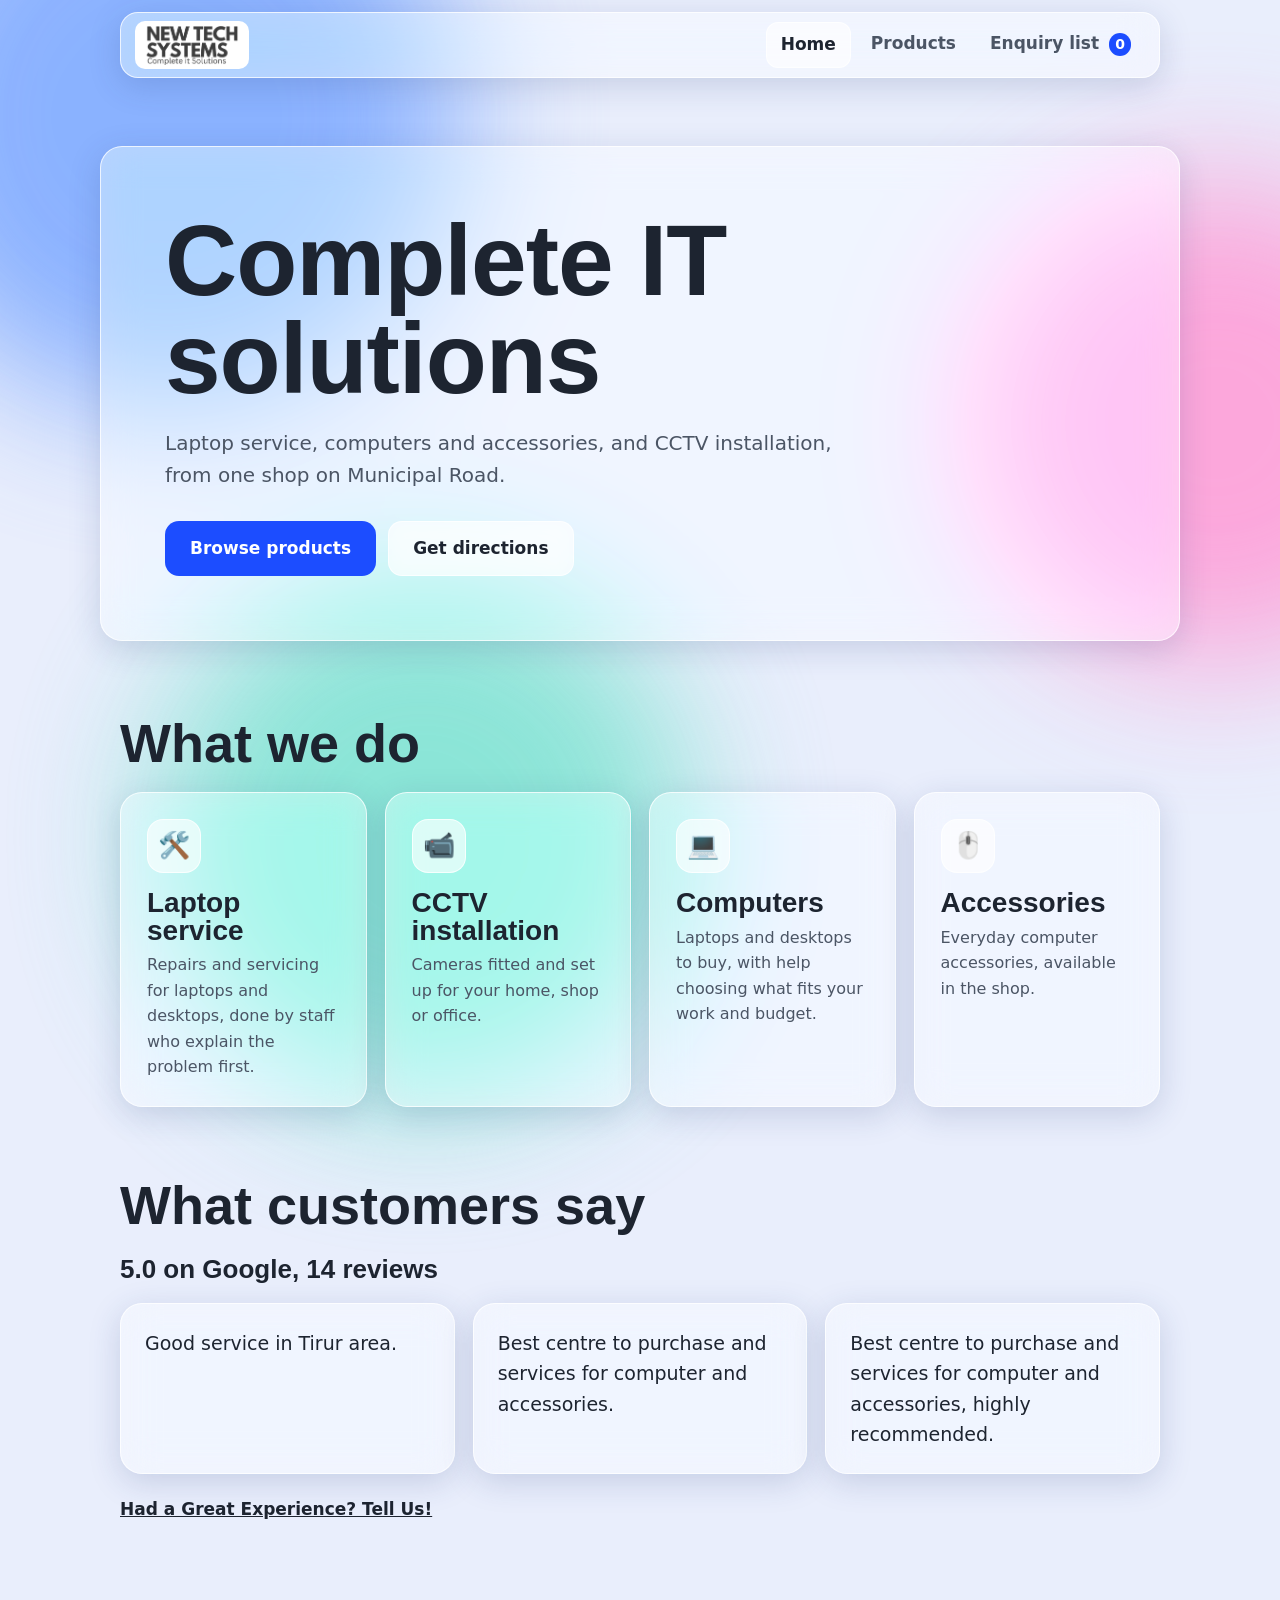
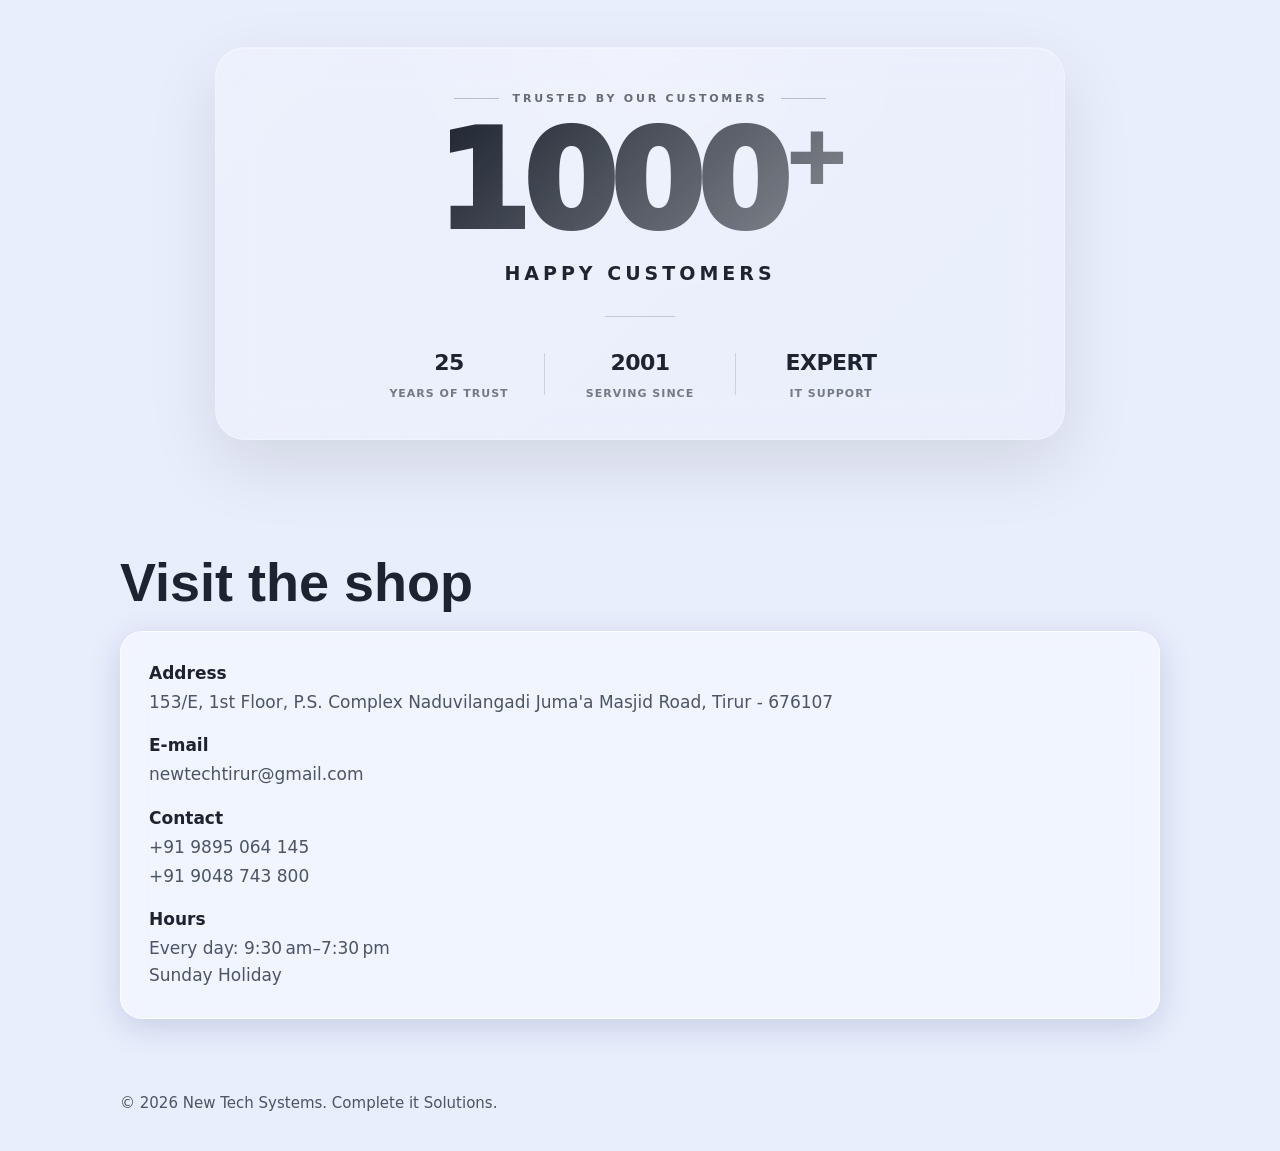
==== index.html @ b93866c8 "Add files via upload" ====
<!DOCTYPE html>
<html lang="en"><head><meta charset="utf-8">
<meta name="viewport" content="width=device-width, initial-scale=1, viewport-fit=cover">
<title>New Tech</title>
<link rel="icon" type="image/png" href="images/NEW_TECH_SYSTEMS-removebg-BLACK.png">
<meta name="description" content="Laptops, CCTV cameras, printers, accessories and computer service in Tirur, Kerala.">
<link rel="stylesheet" href="style.css">
</head><body>
<div class="blob a"></div><div class="blob b"></div><div class="blob c"></div>
<header><div class="w"><div class="glass">
<a class="logo" href="index.html" aria-label="New Tech Systems home"><img src="[data-uri]" alt="New Tech Systems – Complete it Solutions"></a>
<nav aria-label="Main"><a href="index.html" id="nHome" aria-current="page">Home</a><a href="products.html" id="nProd">Products</a><a href="products.html#enquiry" id="nCart">Enquiry list <span class="badge" id="cnt">0</span></a></nav>
</div></div></header>
<main>
<div id="home">
<div class="w hero"><div class="glass">
<h1>Complete IT<br>solutions</h1>
<p>Laptop service, computers and accessories, and CCTV installation, from one shop on Municipal Road.</p>
<div class="row"><a class="btn p" href="products.html">Browse products</a><a class="btn" href="https://www.google.com/maps/search/?api=1&query=New+Tech+Systems+Tirur" target="_blank" rel="noopener">Get directions</a></div>
</div></div>
<section><div class="w"><h2>What we do</h2>
<div class="grid">
<div class="glass card"><div class="ico">🛠️</div><h3>Laptop service</h3><p>Repairs and servicing for laptops and desktops, done by staff who explain the problem first.</p></div>
<div class="glass card"><div class="ico">📹</div><h3>CCTV installation</h3><p>Cameras fitted and set up for your home, shop or office.</p></div>
<div class="glass card"><div class="ico">💻</div><h3>Computers</h3><p>Laptops and desktops to buy, with help choosing what fits your work and budget.</p></div>
<div class="glass card"><div class="ico">🖱️</div><h3>Accessories</h3><p>Everyday computer accessories, available in the shop.</p></div>
</div></div></section>
<section><div class="w"><h2>What customers say</h2>
<div class="score">5.0 on Google, 14 reviews</div>
<div class="grid">
<blockquote class="glass">Good service in Tirur area.</blockquote>
<blockquote class="glass">Best centre to purchase and services for computer and accessories.</blockquote>
<blockquote class="glass">Best centre to purchase and services for computer and accessories, highly recommended.</blockquote>
</div>
<p style="margin-top:22px"><a href="https://g.page/r/CcUR3PvWER5MEAE/review" target="_blank" rel="noopener" style="font-weight:600">Had a Great Experience? Tell Us!</a></p></div></section>
<section class="trust-section">
  <div class="trust-card">

    <div class="trust-top">
      <span class="trust-line"></span>
      <span class="trust-mini">TRUSTED BY OUR CUSTOMERS</span>
      <span class="trust-line"></span>
    </div>

    <div class="customer-count">
      1000<span>+</span>
    </div>

    <div class="customer-label">
      HAPPY CUSTOMERS
    </div>

    <div class="trust-divider"></div>

    <div class="trust-bottom">
      <div class="trust-item">
        <strong>25</strong>
        <span>Years of Trust</span>
      </div>

      <div class="trust-separator"></div>

      <div class="trust-item">
        <strong>2001</strong>
        <span>Serving Since</span>
      </div>

      <div class="trust-separator"></div>

      <div class="trust-item">
        <strong>EXPERT</strong>
        <span>IT SUPPORT</span>
      </div>
    </div>

  </div>
</section>

<style>
/* ================================
   PREMIUM TRUST SECTION
================================ */

.trust-section {
  padding: 70px 20px 80px;
  text-align: center;
  position: relative;
}

.trust-card {
  position: relative;
  max-width: 850px;
  margin: 0 auto;
  padding: 42px 35px 36px;

  border: 1px solid rgba(255,255,255,0.25);
  border-radius: 30px;

  background:
    linear-gradient(
      135deg,
      rgba(255,255,255,0.18),
      rgba(255,255,255,0.06)
    );

  backdrop-filter: blur(22px);
  -webkit-backdrop-filter: blur(22px);

  box-shadow:
    0 25px 70px rgba(0,0,0,0.10),
    inset 0 1px 0 rgba(255,255,255,0.35);

  overflow: hidden;
}

/* Soft glow */
.trust-card::before {
  content: "";
  position: absolute;
  width: 280px;
  height: 280px;
  top: -150px;
  left: 50%;
  transform: translateX(-50%);

  background: rgba(255,255,255,0.20);
  filter: blur(70px);
  border-radius: 50%;

  pointer-events: none;
}

/* Top label */
.trust-top {
  position: relative;
  display: flex;
  align-items: center;
  justify-content: center;
  gap: 14px;

  margin-bottom: 15px;
}

.trust-mini {
  font-size: 11px;
  font-weight: 800;
  letter-spacing: 2.8px;
  opacity: 0.65;
  white-space: nowrap;
}

.trust-line {
  width: 45px;
  height: 1px;
  background: currentColor;
  opacity: 0.25;
}

/* Main number */
.customer-count {
  position: relative;

  font-size: clamp(75px, 13vw, 135px);
  line-height: 0.9;

  font-weight: 950;
  letter-spacing: -7px;

  background: linear-gradient(
    135deg,
    currentColor 20%,
    rgba(120,120,120,0.55)
  );

  -webkit-background-clip: text;
  background-clip: text;
  -webkit-text-fill-color: transparent;
}

.customer-count span {
  font-size: 0.58em;
  vertical-align: top;
  letter-spacing: -3px;
}

/* Happy customers */
.customer-label {
  margin-top: 14px;

  font-size: clamp(15px, 2vw, 19px);
  font-weight: 850;
  letter-spacing: 4px;
}

/* Divider */
.trust-divider {
  width: 70px;
  height: 1px;
  margin: 28px auto;

  background: currentColor;
  opacity: 0.18;
}

/* Bottom statistics */
.trust-bottom {
  display: flex;
  justify-content: center;
  align-items: center;
  gap: 35px;
}

.trust-item {
  display: flex;
  flex-direction: column;
  gap: 5px;
  min-width: 120px;
}

.trust-item strong {
  font-size: 22px;
  font-weight: 850;
  letter-spacing: -0.5px;
}

.trust-item span {
  font-size: 11px;
  font-weight: 600;
  letter-spacing: 1px;
  opacity: 0.58;
  text-transform: uppercase;
}

.trust-separator {
  width: 1px;
  height: 42px;
  background: currentColor;
  opacity: 0.15;
}

/* Mobile */
@media (max-width: 600px) {

  .trust-section {
    padding: 45px 15px 55px;
  }

  .trust-card {
    padding: 32px 18px 28px;
    border-radius: 24px;
  }

  .trust-mini {
    font-size: 9px;
    letter-spacing: 2px;
  }

  .trust-line {
    width: 25px;
  }

  .customer-count {
    font-size: clamp(70px, 22vw, 105px);
    letter-spacing: -5px;
  }

  .customer-label {
    font-size: 13px;
    letter-spacing: 3px;
  }

  .trust-bottom {
    gap: 12px;
  }

  .trust-item {
    min-width: 0;
    flex: 1;
  }

  .trust-item strong {
    font-size: 18px;
  }

  .trust-item span {
    font-size: 8px;
    letter-spacing: 0.7px;
  }

  .trust-separator {
    height: 35px;
  }
}
</style>
<section id="visit"><div class="w"><h2>Visit the shop</h2><div class="ct">
<div class="glass"><dl><dt>Address</dt><dd>153/E, 1st Floor, P.S. Complex Naduvilangadi Juma'a Masjid Road, Tirur - 676107</dd>
<dt>E-mail</dt><dd>newtechtirur@gmail.com</dd>
<dt>Contact</dt><dd>+91 9895 064 145</dd><dd>+91 9048 743 800</dd>
<dt>Hours</dt><dd>Every day: 9:30 am–7:30 pm<br>Sunday Holiday</dd>
</div></div></section>
</div>


</main>
<footer><div class="w">© <span id="yr"></span> New Tech Systems. Complete it Solutions.</div></footer>
<script>
document.getElementById("yr").textContent=new Date().getFullYear();
const cart=JSON.parse(localStorage.getItem("nts_cart")||"[]");
document.getElementById("cnt").textContent=cart.reduce((a,i)=>a+i.q,0);
</script>
</body></html>
---- style.css ----
/* =========================================================
   RESPONSIVE DESIGN
   New Tech Systems
========================================================= */

/* ---------- GLOBAL ---------- */

*,
*::before,
*::after {
  box-sizing: border-box;
}

html {
  width: 100%;
  overflow-x: hidden;
  scroll-behavior: smooth;
}

body {
  width: 100%;
  max-width: 100%;
  overflow-x: hidden;
}

img,
video,
iframe {
  max-width: 100%;
  height: auto;
}

button,
a {
  -webkit-tap-highlight-color: transparent;
}

.w {
  width: min(1200px, calc(100% - 40px));
  margin-inline: auto;
}


/* =========================================================
   LARGE SCREENS
========================================================= */

@media (min-width: 1441px) {

  .w {
    width: min(1280px, calc(100% - 80px));
  }

  h1 {
    font-size: clamp(70px, 6vw, 110px);
  }

  h2 {
    font-size: 42px;
  }

}


/* =========================================================
   LAPTOP / DESKTOP
========================================================= */

@media (max-width: 1200px) {

  .w {
    width: min(1100px, calc(100% - 40px));
  }

  .grid {
    grid-template-columns: repeat(2, minmax(0, 1fr));
  }

}


/* =========================================================
   TABLET
========================================================= */

@media (max-width: 900px) {

  .w {
    width: calc(100% - 32px);
  }

  header .glass {
    padding: 12px 16px;
  }

  nav {
    gap: 12px;
  }

  .hero {
    min-height: auto;
    padding-top: 60px;
    padding-bottom: 60px;
  }

  .hero h1 {
    font-size: clamp(52px, 9vw, 78px);
  }

  .hero p {
    max-width: 650px;
  }

  .ct {
    grid-template-columns: 1fr;
  }

  section {
    padding-block: 55px;
  }

}


/* =========================================================
   MOBILE
========================================================= */

@media (max-width: 600px) {

  /* Global spacing */

  .w {
    width: calc(100% - 24px);
  }

  section {
    padding-block: 42px;
  }


  /* ---------- HEADER ---------- */

  header {
    padding: 10px 0;
  }

  header .glass {
    padding: 10px 12px;
    border-radius: 18px;
  }

  .logo {
    max-width: 145px;
  }

  nav {
    gap: 6px;
  }

  nav a {
    font-size: 12px;
    padding: 8px 9px;
  }

  .badge {
    font-size: 9px;
    min-width: 16px;
    height: 16px;
  }


  /* ---------- HERO ---------- */

  .hero {
    padding-top: 35px;
    padding-bottom: 45px;
  }

  .hero .glass {
    padding: 28px 20px;
    border-radius: 24px;
  }

  .hero h1 {
    font-size: clamp(43px, 13vw, 65px);
    line-height: .95;
    letter-spacing: -2px;
  }

  .hero p {
    font-size: 15px;
    line-height: 1.6;
  }


  /* ---------- BUTTONS ---------- */

  .row {
    display: flex;
    flex-direction: column;
    width: 100%;
    gap: 10px;
  }

  .btn {
    width: 100%;
    text-align: center;
  }


  /* ---------- HEADINGS ---------- */

  h2 {
    font-size: clamp(28px, 8vw, 38px);
    line-height: 1.1;
  }

  h3 {
    font-size: 20px;
  }


  /* ---------- CARDS ---------- */

  .grid {
    grid-template-columns: 1fr;
    gap: 14px;
  }

  .card {
    padding: 22px;
  }


  /* ---------- REVIEWS ---------- */

  blockquote {
    margin: 0;
    padding: 22px;
    font-size: 14px;
    line-height: 1.6;
  }


  /* ---------- CONTACT ---------- */

  .ct {
    display: grid;
    grid-template-columns: 1fr;
  }

  .ct .glass {
    padding: 22px;
  }

  dl {
    width: 100%;
  }

  dt {
    margin-top: 18px;
  }

  dd {
    margin-left: 0;
    word-break: break-word;
  }


  /* ---------- TRUST SECTION ---------- */

  .trust-section {
    padding: 45px 12px 55px;
  }

  .trust-card {
    width: 100%;
    padding: 32px 16px 28px;
    border-radius: 24px;
  }

  .trust-top {
    gap: 8px;
  }

  .trust-mini {
    font-size: 8px;
    letter-spacing: 1.7px;
  }

  .trust-line {
    width: 22px;
  }

  .customer-count {
    font-size: clamp(70px, 22vw, 105px);
    letter-spacing: -5px;
  }

  .customer-label {
    font-size: 13px;
    letter-spacing: 2.5px;
  }

  .trust-bottom {
    gap: 8px;
  }

  .trust-item {
    min-width: 0;
    flex: 1;
  }

  .trust-item strong {
    font-size: 17px;
  }

  .trust-item span {
    font-size: 7px;
    letter-spacing: .5px;
  }

  .trust-separator {
    height: 32px;
  }


  /* ---------- FOOTER ---------- */

  footer {
    padding: 25px 12px;
    text-align: center;
    font-size: 12px;
  }

}


/* =========================================================
   SMALL PHONES
========================================================= */

@media (max-width: 380px) {

  .w {
    width: calc(100% - 18px);
  }

  header .glass {
    padding: 8px;
  }

  .logo {
    max-width: 120px;
  }

  nav {
    gap: 2px;
  }

  nav a {
    font-size: 10px;
    padding: 7px 6px;
  }

  .hero .glass {
    padding: 24px 16px;
  }

  .hero h1 {
    font-size: 42px;
  }

  .customer-count {
    font-size: 68px;
  }

  .trust-bottom {
    gap: 4px;
  }

  .trust-item strong {
    font-size: 15px;
  }

  .trust-item span {
    font-size: 6.5px;
  }

}


/* =========================================================
   TOUCH DEVICES
========================================================= */

@media (hover: none) and (pointer: coarse) {

  a,
  button {
    min-height: 44px;
  }

  .btn {
    display: flex;
    align-items: center;
    justify-content: center;
  }

}
:root{--ink:#1d2430;--mute:#4b5565;--glass:rgba(255,255,255,.42);--glass2:rgba(255,255,255,.62);--edge:rgba(255,255,255,.75);--shadow:0 8px 32px rgba(40,60,120,.18);--acc:#1c4dff;--accink:#fff;
--b1:#7aa7ff;--b2:#ff9ad5;--b3:#7be3d0;--b4:#e9eefc;
box-sizing:border-box;padding-top:env(safe-area-inset-top,0px);padding-bottom:env(safe-area-inset-bottom,0px)}
@media(prefers-color-scheme:dark){:root:not([data-theme="light"]){--ink:#eef1f8;--mute:#b3bccd;--glass:rgba(255,255,255,.08);--glass2:rgba(255,255,255,.14);--edge:rgba(255,255,255,.22);--shadow:0 8px 32px rgba(0,0,0,.45);--acc:#7b9dff;--accink:#0b1533;--b1:#2d4fd6;--b2:#8a2b7a;--b3:#127a70;--b4:#0e1220}}
:root[data-theme="dark"]{--ink:#eef1f8;--mute:#b3bccd;--glass:rgba(255,255,255,.08);--glass2:rgba(255,255,255,.14);--edge:rgba(255,255,255,.22);--shadow:0 8px 32px rgba(0,0,0,.45);--acc:#7b9dff;--accink:#0b1533;--b1:#2d4fd6;--b2:#8a2b7a;--b3:#127a70;--b4:#0e1220}
html{scroll-padding-top:90px;scroll-behavior:smooth;height:100%}
*{box-sizing:border-box}
body{margin:0;min-height:100%;color:var(--ink);font:400 17px/1.6 Barlow,system-ui,sans-serif;background:var(--b4);position:relative;overflow-x:hidden}
.blob{position:fixed;border-radius:50%;filter:blur(70px);opacity:.85;z-index:-1;pointer-events:none}
.blob.a{width:46vmax;height:46vmax;background:var(--b1);top:-14vmax;left:-10vmax}
.blob.b{width:38vmax;height:38vmax;background:var(--b2);top:20vh;right:-14vmax}
.blob.c{width:42vmax;height:42vmax;background:var(--b3);bottom:-16vmax;left:12vmax}
@media(prefers-reduced-motion:no-preference){.blob.b{animation:drift 22s ease-in-out infinite alternate}}
@keyframes drift{to{transform:translate(-8vmax,10vmax)}}
.glass{background:var(--glass);border:1px solid var(--edge);border-radius:22px;box-shadow:var(--shadow);-webkit-backdrop-filter:blur(18px) saturate(160%);backdrop-filter:blur(18px) saturate(160%)}
a{color:inherit}
:focus-visible{outline:3px solid var(--acc);outline-offset:3px}
h1,h2,h3{font-family:"Barlow Condensed","Arial Narrow",sans-serif;font-weight:800;line-height:.98;margin:0}
.w{max-width:1080px;margin:0 auto;padding:0 20px}
header{
  position:fixed;
  top:env(safe-area-inset-top,0px);
  left:0;
  width:100%;
  z-index:1000;
  padding:12px 0;
}

body{
  padding-top:90px;
}
header .glass{display:flex;align-items:center;justify-content:space-between;gap:14px;padding:8px 14px;border-radius:18px}
.logo{background:#fff;border-radius:10px;padding:4px 10px;display:block}
.logo img{height:40px;display:block}
nav{display: flex;gap:6px;font-weight:600}
nav a{text-decoration:none;padding:8px 14px;border-radius:12px;color:var(--mute)}
nav a:hover{background:var(--glass2);color:var(--ink)}
nav a[aria-current="page"]{background:var(--glass2);color:var(--ink);border:1px solid var(--edge)}
.btn{display:inline-block;padding:13px 24px;font-weight:600;text-decoration:none;border-radius:14px;border:1px solid var(--edge);background:var(--glass2);cursor:pointer;font:inherit;font-weight:600;color:var(--ink);-webkit-backdrop-filter:blur(10px);backdrop-filter:blur(10px)}
.btn.p{background:var(--acc);color:var(--accink);border-color:transparent}
.btn:hover{filter:brightness(1.08)}
.hero{padding:56px 0 40px}
.hero .glass{padding:clamp(28px,6vw,64px)}
h1{font-size:clamp(46px,9vw,100px);letter-spacing:-.01em}
.hero p{max-width:34em;font-size:20px;color:var(--mute);margin:20px 0 30px}
.row{display:flex;flex-wrap:wrap;gap:12px}
section{padding:36px 0}
h2{font-size:clamp(34px,5.5vw,54px);margin-bottom:22px}
.grid{display:grid;grid-template-columns:repeat(auto-fit,minmax(230px,1fr));gap:18px}
.card{padding:26px}
.card h3{font-size:28px;margin-bottom:8px}
.card p{margin:0;color:var(--mute);font-size:16px}
.ico{width:54px;height:54px;border-radius:16px;display:grid;place-items:center;font-size:26px;background:var(--glass2);border:1px solid var(--edge);margin-bottom:16px}
blockquote{margin:0;padding:24px;font-size:19px;font-weight:500}
.score{font:800 26px "Barlow Condensed",sans-serif;margin-bottom:18px}
.ct{display:grid;grid-template-columns:repeat(auto-fit,minmax(280px,1fr));gap:18px}
.ct .glass{padding:28px}
dl{margin:0}dt{font-weight:600;margin-top:16px}dt:first-child{margin-top:0}dd{margin:2px 0 0;color:var(--mute)}
.chips{display:flex;flex-wrap:wrap;gap:10px;margin-bottom:24px}
.chip{padding:9px 18px;border-radius:999px;border:1px solid var(--edge);background:var(--glass);color:var(--ink);font:600 16px Barlow,sans-serif;cursor:pointer;-webkit-backdrop-filter:blur(10px);backdrop-filter:blur(10px)}
.chip[aria-pressed="true"]{background:var(--acc);color:var(--accink);border-color:transparent}
.pc ul{margin:14px 0 18px;padding-left:18px;color:var(--mute);font-size:16px}
.pc .btn{padding:10px 18px;font-size:16px}
.page-head{padding:48px 0 8px}
.page-head p{color:var(--mute);max-width:40em;margin:12px 0 0;font-size:19px}
.badge{display:inline-block;min-width:22px;padding:0 6px;margin-left:4px;border-radius:99px;background:var(--acc);color:var(--accink);font-size:14px;text-align:center}
.crumb{color:var(--mute);margin:0 0 10px;font-weight:500}.crumb a{text-decoration:none}.crumb a:hover{text-decoration:underline}
.tile{height:150px;overflow:hidden;border-radius:16px;display:grid;place-items:center;font-size:56px;background:linear-gradient(135deg,var(--glass2),var(--glass));border:1px solid var(--edge);margin-bottom:16px}
a.card{display:block;text-decoration:none;color:inherit}a.card:hover{background:var(--glass2)}
.pc .btn{width:100%;text-align:center}
.btn.done{background:var(--glass2);border-color:var(--acc)}
.qty{display:inline-flex;align-items:center;gap:10px}.qty button{width:34px;height:34px;border-radius:10px;border:1px solid var(--edge);background:var(--glass2);color:var(--ink);font:600 18px Barlow,sans-serif;cursor:pointer}
.item{display:flex;align-items:center;gap:16px;padding:16px 20px;margin-bottom:12px;flex-wrap:wrap}
.item .nm{flex:1;min-width:180px}.item small{color:var(--mute)}
.rm{background:none;border:0;color:var(--mute);cursor:pointer;font:600 15px Barlow,sans-serif;text-decoration:underline}
input.f{width:100%;max-width:360px;padding:12px 14px;border-radius:12px;border:1px solid var(--edge);background:var(--glass2);color:var(--ink);font:inherit}
.wa{background:#1faa59;color:#fff;border-color:transparent;font-size:18px;padding:15px 28px}
.tile img{width:100%;height:100%;object-fit:cover;display:block}
footer{padding:36px 0;color:var(--mute);font-size:15px}
[hidden]{display:none!important}
@media(max-width:600px){nav a{padding:8px 10px}.logo img{height:32px}}
@supports not ((backdrop-filter:blur(1px)) or (-webkit-backdrop-filter:blur(1px))){.glass,.btn,.chip{background:var(--glass2)}}
@media(prefers-reduced-motion:reduce){html{scroll-behavior:auto}}

.product-image{width:100%;height:100%;object-fit:cover;display:block}.product-placeholder{font-size:56px}.admin-note{padding:16px 20px;margin:0 0 24px}.code-tip{font-family:ui-monospace,monospace;font-size:14px;background:var(--glass2);padding:2px 6px;border-radius:6px}

/* =========================================
   CATEGORY IMAGE CARDS
   NEW TECH SYSTEMS
========================================= */

.category-grid {
  display: grid;
  grid-template-columns: repeat(3, minmax(0, 1fr));
  gap: 22px;
  margin-top: 25px;
}

.category-card {
  padding: 0 !important;
  overflow: hidden;
  text-decoration: none;
  border-radius: 22px;
  transition: transform .3s ease, box-shadow .3s ease;
}

.category-card:hover {
  transform: translateY(-7px);
  box-shadow: 0 18px 40px rgba(30, 70, 150, .18);
}

.category-image {
  width: 100%;
  height: 220px;
  overflow: hidden;
  background: rgba(255,255,255,.45);
}

.category-image img {
  display: block;
  width: 100%;
  height: 100%;
  object-fit: cover;
  transition: transform .5s ease;
}

.category-card:hover .category-image img {
  transform: scale(1.06);
}

.category-info {
  padding: 22px;
}

.category-info h3 {
  font-size: 27px;
  margin-bottom: 8px;
  color: var(--ink);
}

.category-info p {
  color: var(--mute);
  font-size: 14px;
  margin-bottom: 18px;
}

.category-view {
  display: flex;
  justify-content: space-between;
  align-items: center;
  padding: 12px 15px;
  border-radius: 12px;
  background: var(--glass2);
  color: var(--acc);
  font-size: 14px;
  font-weight: 700;
  border: 1px solid var(--edge);
}

.category-view span {
  font-size: 20px;
  transition: transform .3s ease;
}

.category-card:hover .category-view span {
  transform: translateX(5px);
}

/* Tablet */

@media (max-width: 900px) {
  .category-grid {
    grid-template-columns: repeat(2, minmax(0, 1fr));
  }
}

/* Mobile */

@media (max-width: 600px) {
  .category-grid {
    grid-template-columns: 1fr;
    gap: 17px;
  }

  .category-image {
    height: 210px;
  }

  .category-info {
    padding: 19px;
  }

  .category-info h3 {
    font-size: 25px;
  }
}
/* ---------- MOBILE NAVBAR FIX ---------- */

@media (max-width: 600px) {

  header .w {
    width: calc(100% - 24px);
  }

  header .glass {
    display: flex;
    flex-direction: column;
    align-items: center;
    gap: 14px;
    padding: 14px;
    border-radius: 24px;
  }

  header .logo img {
    width: 145px;
    height: auto;
    display: block;
  }

  header nav {
    display: grid;
    grid-template-columns: repeat(3, minmax(0, 1fr));
    width: 100%;
    gap: 6px;
  }

  header nav a {
    min-width: 0;
    padding: 12px 4px;
    text-align: center;
    font-size: 14px;
    line-height: 1.3;
    white-space: normal;
  }

  header nav #nCart {
    display: flex;
    flex-direction: column;
    align-items: center;
    gap: 4px;
  }

  header nav .badge {
    margin: 0;
  }
}
/* Enquiry count flying animation */

.flying-count {
  position: fixed;
  z-index: 99999;
  display: flex;
  align-items: center;
  justify-content: center;
  width: 38px;
  height: 38px;
  border-radius: 50%;
  background: #7c9cff;
  color: #07132e;
  font-size: 19px;
  font-weight: 800;
  pointer-events: none;
  box-shadow: 0 5px 20px rgba(70, 110, 255, 0.4);
}
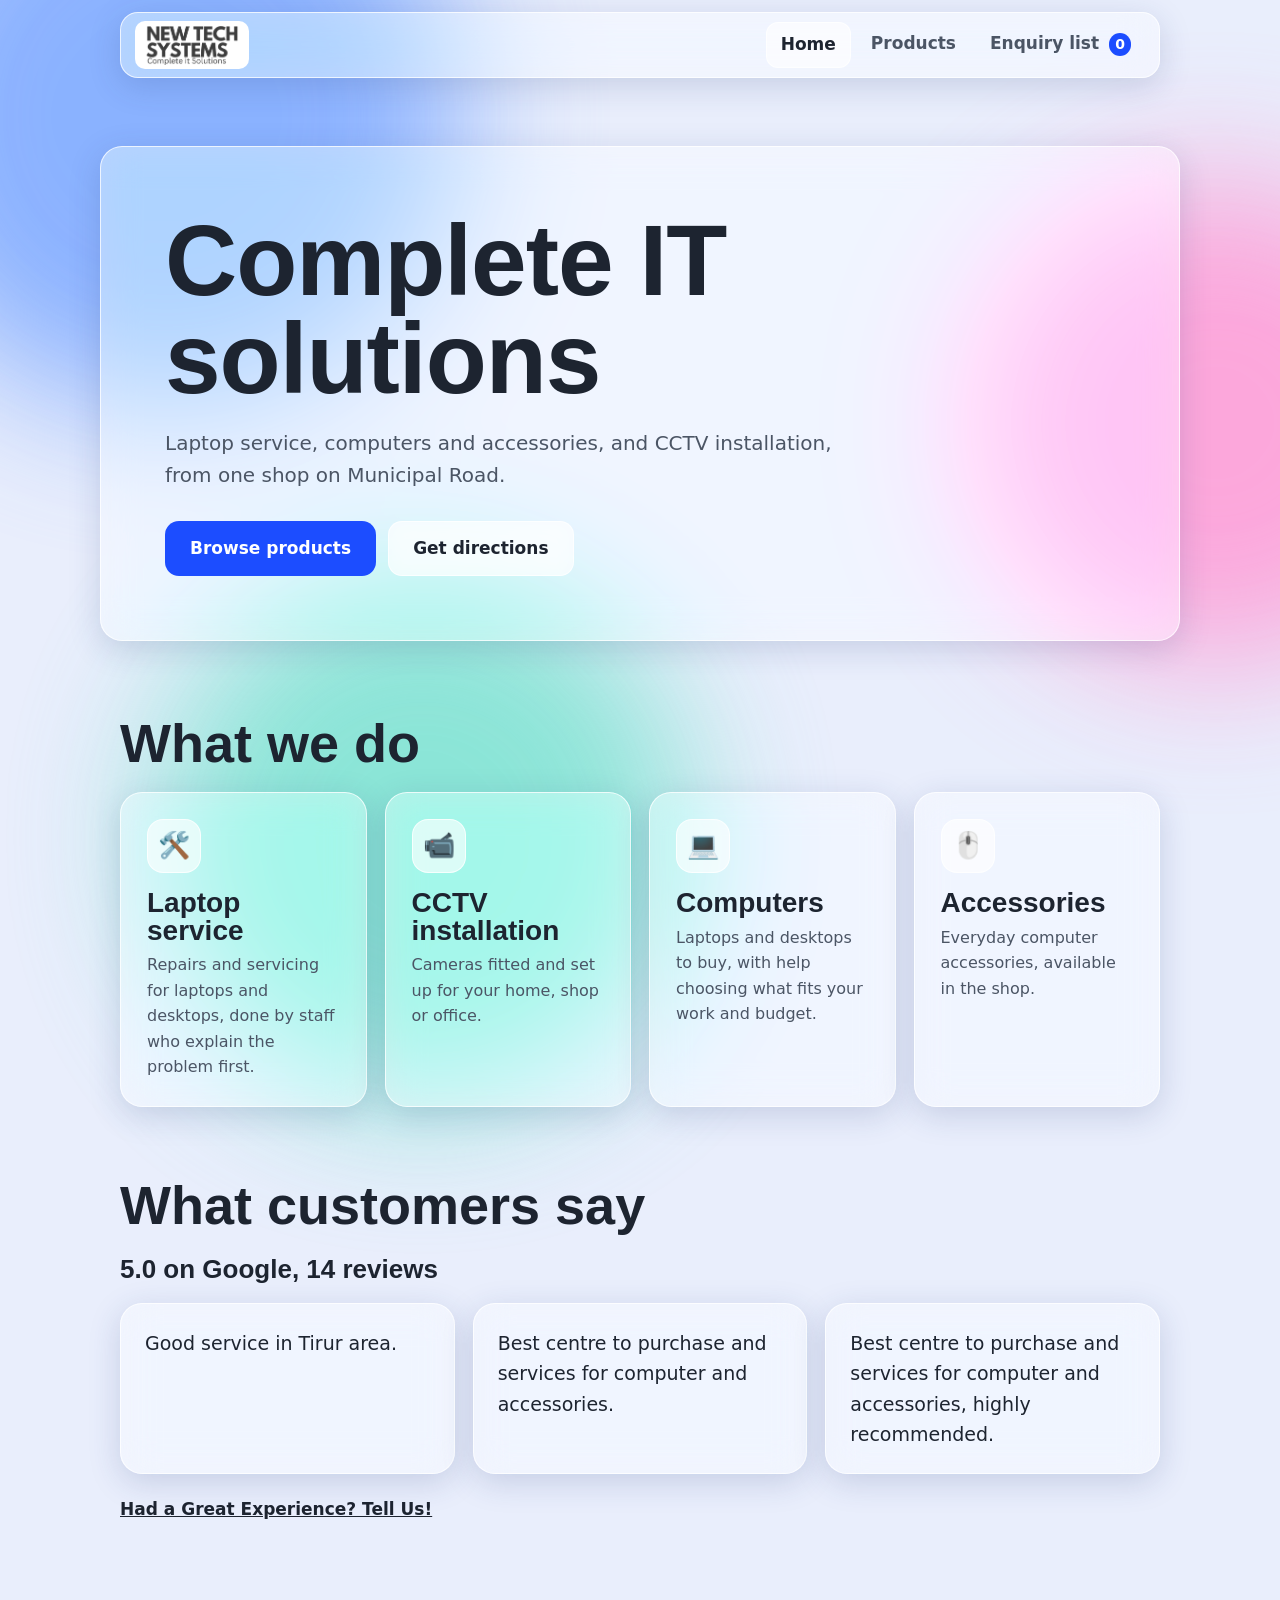
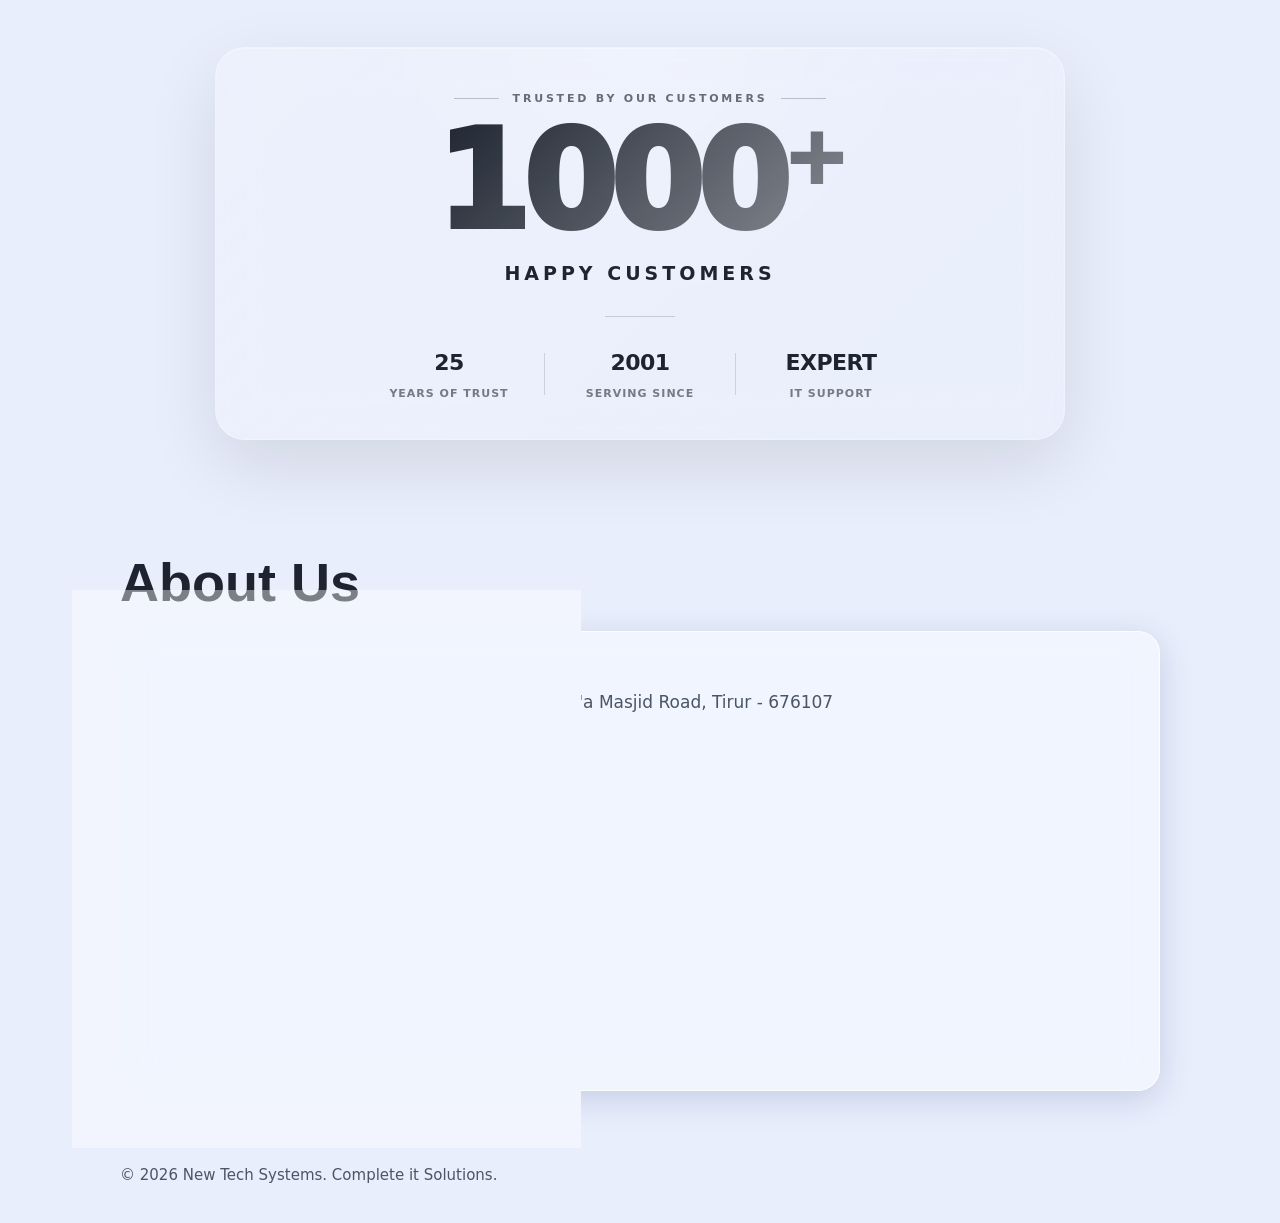
==== commit ff067a54: "Update index.html" ====
--- a/index.html
+++ b/index.html
@@ -292,9 +292,18 @@
   }
 }
 </style>
-<section id="visit"><div class="w"><h2>Visit the shop</h2><div class="ct">
+<section id="visit"><div class="w"><h2>About Us</h2><div class="ct">
 <div class="glass"><dl><dt>Address</dt><dd>153/E, 1st Floor, P.S. Complex Naduvilangadi Juma'a Masjid Road, Tirur - 676107</dd>
 <dt>E-mail</dt><dd>newtechtirur@gmail.com</dd>
+<dt>Instagram</dt>
+<dd>
+  <a href="https://www.instagram.com/newtechsystems.co/"
+     target="_blank"
+     rel="noopener"
+     style="color:inherit; text-decoration:underline;">
+    @newtechsystems.co
+  </a>
+</dd>
 <dt>Contact</dt><dd>+91 9895 064 145</dd><dd>+91 9048 743 800</dd>
 <dt>Hours</dt><dd>Every day: 9:30 am–7:30 pm<br>Sunday Holiday</dd>
 </div></div></section>
@@ -308,4 +317,4 @@
 const cart=JSON.parse(localStorage.getItem("nts_cart")||"[]");
 document.getElementById("cnt").textContent=cart.reduce((a,i)=>a+i.q,0);
 </script>
-</body></html>+</body></html>
--- a/style.css
+++ b/style.css
@@ -606,56 +606,6 @@
     font-size: 25px;
   }
 }
-/* ---------- MOBILE NAVBAR FIX ---------- */
-
-@media (max-width: 600px) {
-
-  header .w {
-    width: calc(100% - 24px);
-  }
-
-  header .glass {
-    display: flex;
-    flex-direction: column;
-    align-items: center;
-    gap: 14px;
-    padding: 14px;
-    border-radius: 24px;
-  }
-
-  header .logo img {
-    width: 145px;
-    height: auto;
-    display: block;
-  }
-
-  header nav {
-    display: grid;
-    grid-template-columns: repeat(3, minmax(0, 1fr));
-    width: 100%;
-    gap: 6px;
-  }
-
-  header nav a {
-    min-width: 0;
-    padding: 12px 4px;
-    text-align: center;
-    font-size: 14px;
-    line-height: 1.3;
-    white-space: normal;
-  }
-
-  header nav #nCart {
-    display: flex;
-    flex-direction: column;
-    align-items: center;
-    gap: 4px;
-  }
-
-  header nav .badge {
-    margin: 0;
-  }
-}
 /* Enquiry count flying animation */
 
 .flying-count {
@@ -673,4 +623,330 @@
   font-weight: 800;
   pointer-events: none;
   box-shadow: 0 5px 20px rgba(70, 110, 255, 0.4);
-}+}
+
+
+/* =========================================================
+   FINAL MOBILE NAVBAR FIX — NEW TECH SYSTEMS
+   Keeps the desktop navbar unchanged.
+========================================================= */
+
+@media screen and (max-width: 768px) {
+  header {
+    position: relative !important;
+    top: auto !important;
+    left: auto !important;
+    width: 100% !important;
+    padding: 10px 0 !important;
+    margin: 0 !important;
+    z-index: 1000;
+  }
+
+  header .w {
+    width: calc(100% - 24px) !important;
+    max-width: none !important;
+    padding: 0 !important;
+    margin: 0 auto !important;
+  }
+
+  header .glass {
+    display: flex !important;
+    flex-direction: column !important;
+    align-items: center !important;
+    justify-content: center !important;
+    gap: 10px !important;
+    width: 100% !important;
+    min-height: 0 !important;
+    padding: 12px !important;
+    border-radius: 22px !important;
+  }
+
+  header .logo {
+    display: block !important;
+    width: fit-content !important;
+    max-width: 100% !important;
+    margin: 0 auto !important;
+    padding: 4px 10px !important;
+  }
+
+  header .logo img {
+    display: block !important;
+    width: 135px !important;
+    max-width: 100% !important;
+    height: auto !important;
+    margin: 0 auto !important;
+  }
+
+  header nav {
+    display: grid !important;
+    grid-template-columns: repeat(3, minmax(0, 1fr)) !important;
+    align-items: center !important;
+    justify-content: stretch !important;
+    width: 100% !important;
+    gap: 5px !important;
+    margin: 0 !important;
+  }
+
+  header nav a {
+    display: flex !important;
+    flex-direction: row !important;
+    align-items: center !important;
+    justify-content: center !important;
+    min-width: 0 !important;
+    min-height: 42px !important;
+    padding: 8px 2px !important;
+    margin: 0 !important;
+    font-size: 13px !important;
+    line-height: 1.2 !important;
+    white-space: nowrap !important;
+    text-align: center !important;
+    border-radius: 12px !important;
+  }
+
+  header nav #nCart {
+    display: flex !important;
+    flex-direction: row !important;
+    align-items: center !important;
+    justify-content: center !important;
+    gap: 4px !important;
+  }
+
+  header nav .badge {
+    display: inline-block !important;
+    flex-shrink: 0 !important;
+    min-width: 20px !important;
+    height: auto !important;
+    padding: 0 5px !important;
+    margin: 0 !important;
+    font-size: 12px !important;
+    line-height: 1.5 !important;
+  }
+
+  body {
+    padding-top: 0 !important;
+  }
+
+  .hero {
+    padding-top: 20px !important;
+  }
+}
+
+@media screen and (max-width: 380px) {
+  header .glass {
+    padding: 9px !important;
+    gap: 8px !important;
+  }
+
+  header .logo img {
+    width: 120px !important;
+  }
+
+  header nav a {
+    font-size: 11px !important;
+    padding-inline: 1px !important;
+  }
+}
+/* ==========================================
+   FINAL MOBILE HEADER FIX
+   NEW TECH SYSTEMS
+========================================== */
+
+@media screen and (max-width: 768px) {
+
+  /* Remove fixed positioning on mobile */
+  header {
+    position: relative !important;
+    top: auto !important;
+    left: auto !important;
+    right: auto !important;
+    width: 100% !important;
+    padding: 10px 0 !important;
+    margin: 0 !important;
+    z-index: 1000;
+  }
+
+  /* Navbar outer width */
+  header .w {
+    width: calc(100% - 24px) !important;
+    max-width: none !important;
+    margin: 0 auto !important;
+    padding: 0 !important;
+  }
+
+  /* Navbar glass container */
+  header .glass {
+    width: 100% !important;
+    display: flex !important;
+    flex-direction: column !important;
+    align-items: center !important;
+    justify-content: center !important;
+    gap: 10px !important;
+    padding: 12px !important;
+    margin: 0 !important;
+    border-radius: 22px !important;
+    min-height: 0 !important;
+  }
+
+  /* Logo */
+  header .logo {
+    display: block !important;
+    width: fit-content !important;
+    max-width: 100% !important;
+    margin: 0 auto !important;
+    padding: 4px 10px !important;
+  }
+
+  header .logo img {
+    display: block !important;
+    width: 135px !important;
+    height: auto !important;
+    max-width: 100% !important;
+  }
+
+  /* Navigation row */
+  header nav {
+    display: grid !important;
+    grid-template-columns: repeat(3, minmax(0, 1fr)) !important;
+    width: 100% !important;
+    gap: 4px !important;
+    margin: 0 !important;
+    padding: 0 !important;
+    align-items: center !important;
+  }
+
+  header nav a {
+    display: flex !important;
+    align-items: center !important;
+    justify-content: center !important;
+    flex-direction: row !important;
+    min-width: 0 !important;
+    min-height: 44px !important;
+    padding: 8px 2px !important;
+    margin: 0 !important;
+    font-size: 13px !important;
+    line-height: 1.2 !important;
+    white-space: nowrap !important;
+    text-align: center !important;
+    border-radius: 12px !important;
+  }
+
+  /* Enquiry count stays beside text */
+  header nav #nCart {
+    display: flex !important;
+    flex-direction: row !important;
+    align-items: center !important;
+    justify-content: center !important;
+    gap: 4px !important;
+  }
+
+  header nav .badge {
+    display: inline-block !important;
+    min-width: 20px !important;
+    height: auto !important;
+    margin: 0 !important;
+    padding: 0 5px !important;
+    font-size: 12px !important;
+    flex-shrink: 0 !important;
+  }
+
+  /* Remove desktop fixed-header spacing */
+  body {
+    padding-top: 0 !important;
+  }
+
+  /* Keep homepage below navbar */
+  .hero {
+    padding-top: 20px !important;
+    margin-top: 0 !important;
+  }
+}
+/* =====================================
+   MOBILE NAVBAR — COMPACT FULL WIDTH
+===================================== */
+
+@media screen and (max-width: 768px) {
+
+  header {
+    position: relative !important;
+    width: 100% !important;
+    padding: 6px 0 !important;
+    margin: 0 !important;
+    left: auto !important;
+    top: auto !important;
+  }
+
+  /* Navbar joins both sides */
+  header .w {
+    width: calc(100% - 12px) !important;
+    max-width: none !important;
+    margin: 0 auto !important;
+    padding: 0 !important;
+  }
+
+  header .glass {
+    width: 100% !important;
+    display: flex !important;
+    flex-direction: column !important;
+    align-items: center !important;
+    gap: 8px !important;
+    padding: 10px 8px !important;
+    margin: 0 !important;
+    border-radius: 18px !important;
+  }
+
+  /* Logo */
+  header .logo img {
+    width: 115px !important;
+    height: auto !important;
+    display: block;
+  }
+
+  /* Three buttons in one row */
+  header nav {
+    display: grid !important;
+    grid-template-columns: repeat(3, minmax(0, 1fr)) !important;
+    width: 100% !important;
+    gap: 5px !important;
+    margin: 0 !important;
+  }
+
+  /* Smaller buttons */
+  header nav a {
+    display: flex !important;
+    align-items: center !important;
+    justify-content: center !important;
+    min-width: 0 !important;
+    min-height: 36px !important;
+    padding: 7px 2px !important;
+    margin: 0 !important;
+    font-size: 12px !important;
+    line-height: 1.1 !important;
+    white-space: nowrap !important;
+    border-radius: 10px !important;
+  }
+
+  /* Enquiry text and count */
+  header nav #nCart {
+    display: flex !important;
+    flex-direction: row !important;
+    align-items: center !important;
+    justify-content: center !important;
+    gap: 3px !important;
+  }
+
+  header nav .badge {
+    min-width: 17px !important;
+    padding: 1px 4px !important;
+    font-size: 10px !important;
+    margin: 0 !important;
+  }
+
+  /* Remove extra desktop spacing */
+  body {
+    padding-top: 0 !important;
+  }
+
+  .hero {
+    padding-top: 15px !important;
+  }
+}
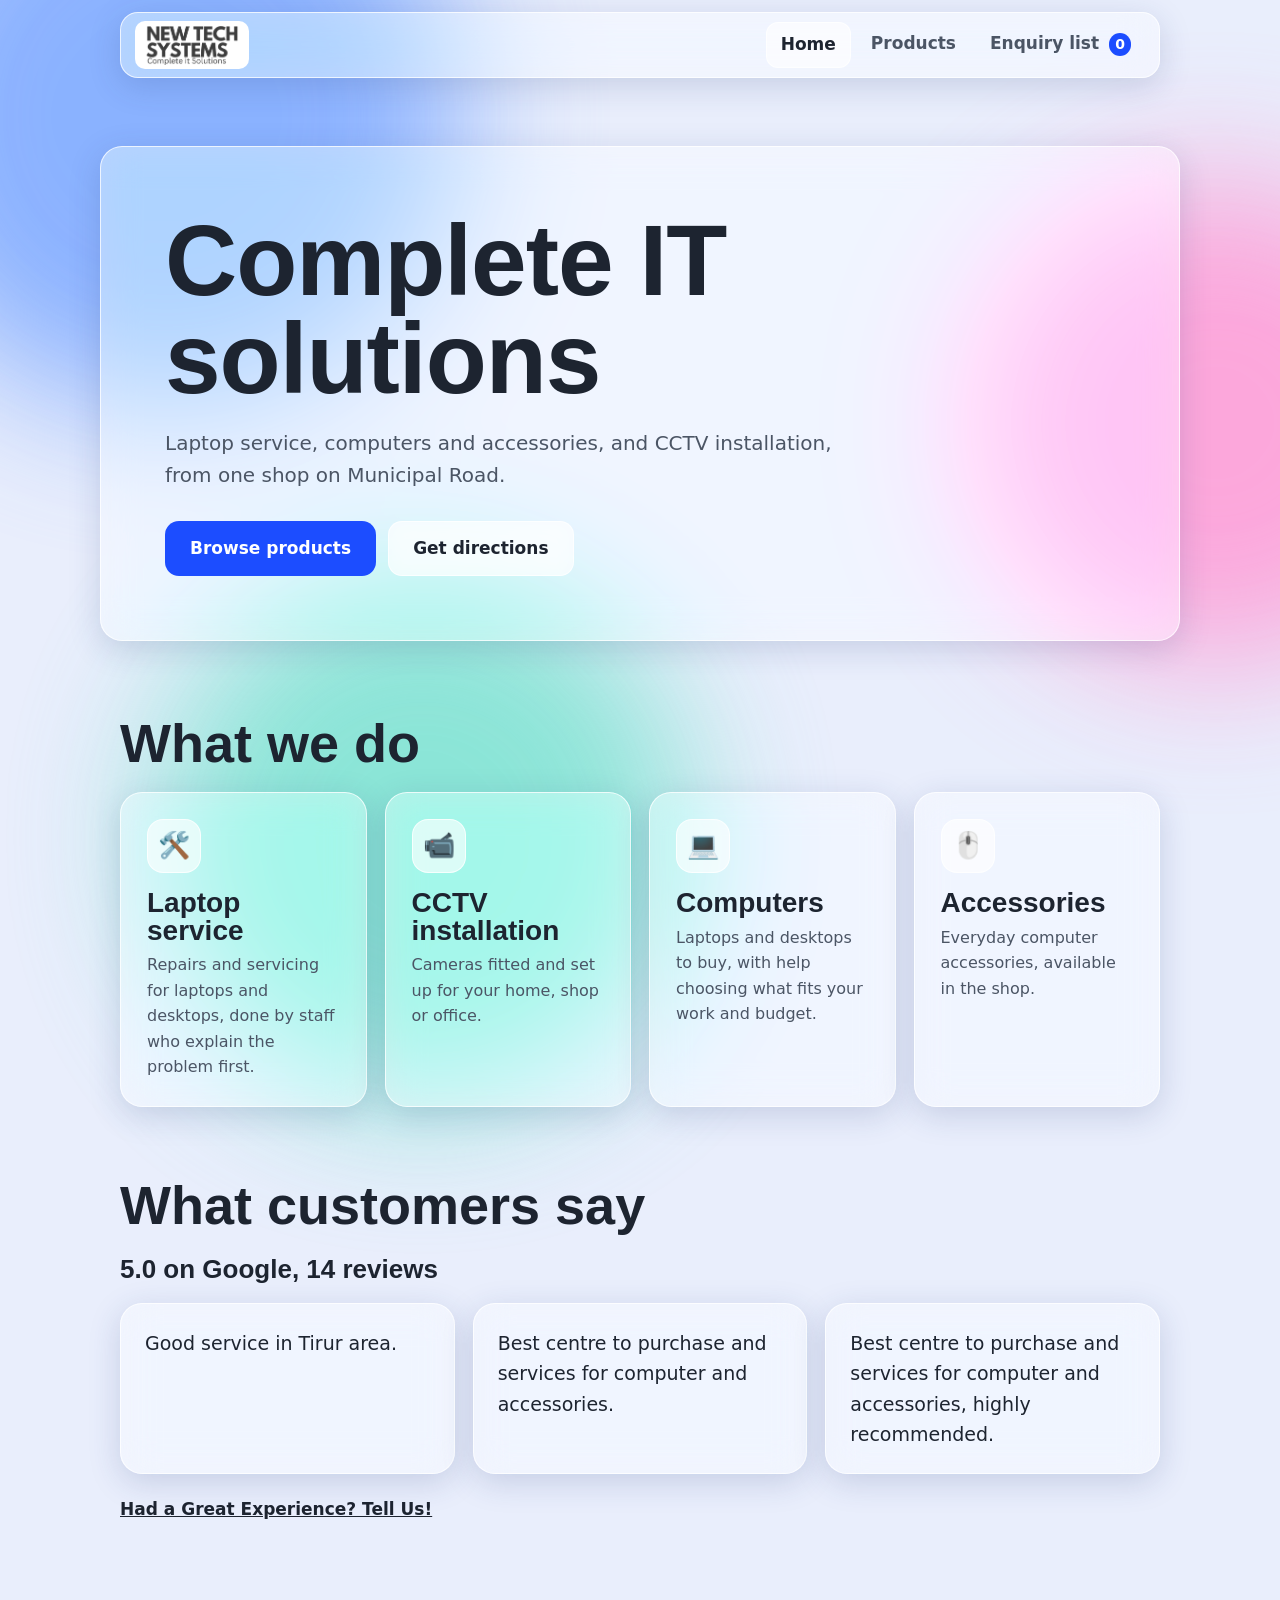
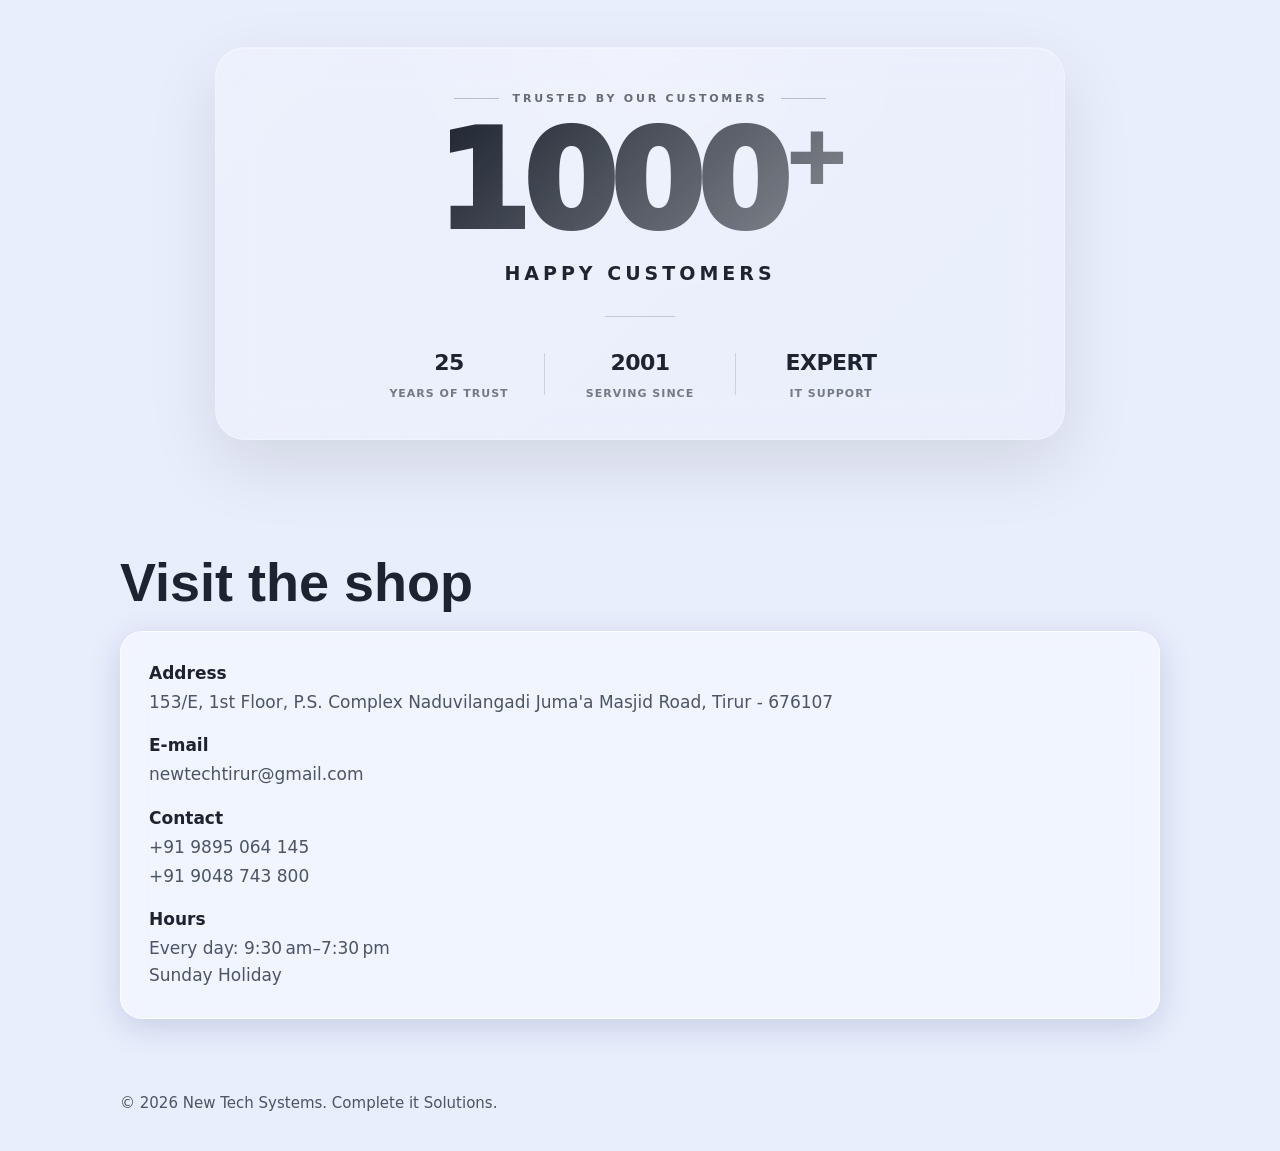
==== commit 55075b6e: "Update index.html" ====
--- a/index.html
+++ b/index.html
@@ -1,8 +1,8 @@
 <!DOCTYPE html>
 <html lang="en"><head><meta charset="utf-8">
 <meta name="viewport" content="width=device-width, initial-scale=1, viewport-fit=cover">
-<title>New Tech</title>
-<link rel="icon" type="image/png" href="images/NEW_TECH_SYSTEMS-removebg-BLACK.png">
+<title>NewTech</title>
+<link rel="icon" type="image/png" href="images/WEBSITE FAVICON.png">
 <meta name="description" content="Laptops, CCTV cameras, printers, accessories and computer service in Tirur, Kerala.">
 <link rel="stylesheet" href="style.css">
 </head><body>
@@ -292,18 +292,9 @@
   }
 }
 </style>
-<section id="visit"><div class="w"><h2>About Us</h2><div class="ct">
+<section id="visit"><div class="w"><h2>Visit the shop</h2><div class="ct">
 <div class="glass"><dl><dt>Address</dt><dd>153/E, 1st Floor, P.S. Complex Naduvilangadi Juma'a Masjid Road, Tirur - 676107</dd>
 <dt>E-mail</dt><dd>newtechtirur@gmail.com</dd>
-<dt>Instagram</dt>
-<dd>
-  <a href="https://www.instagram.com/newtechsystems.co/"
-     target="_blank"
-     rel="noopener"
-     style="color:inherit; text-decoration:underline;">
-    @newtechsystems.co
-  </a>
-</dd>
 <dt>Contact</dt><dd>+91 9895 064 145</dd><dd>+91 9048 743 800</dd>
 <dt>Hours</dt><dd>Every day: 9:30 am–7:30 pm<br>Sunday Holiday</dd>
 </div></div></section>
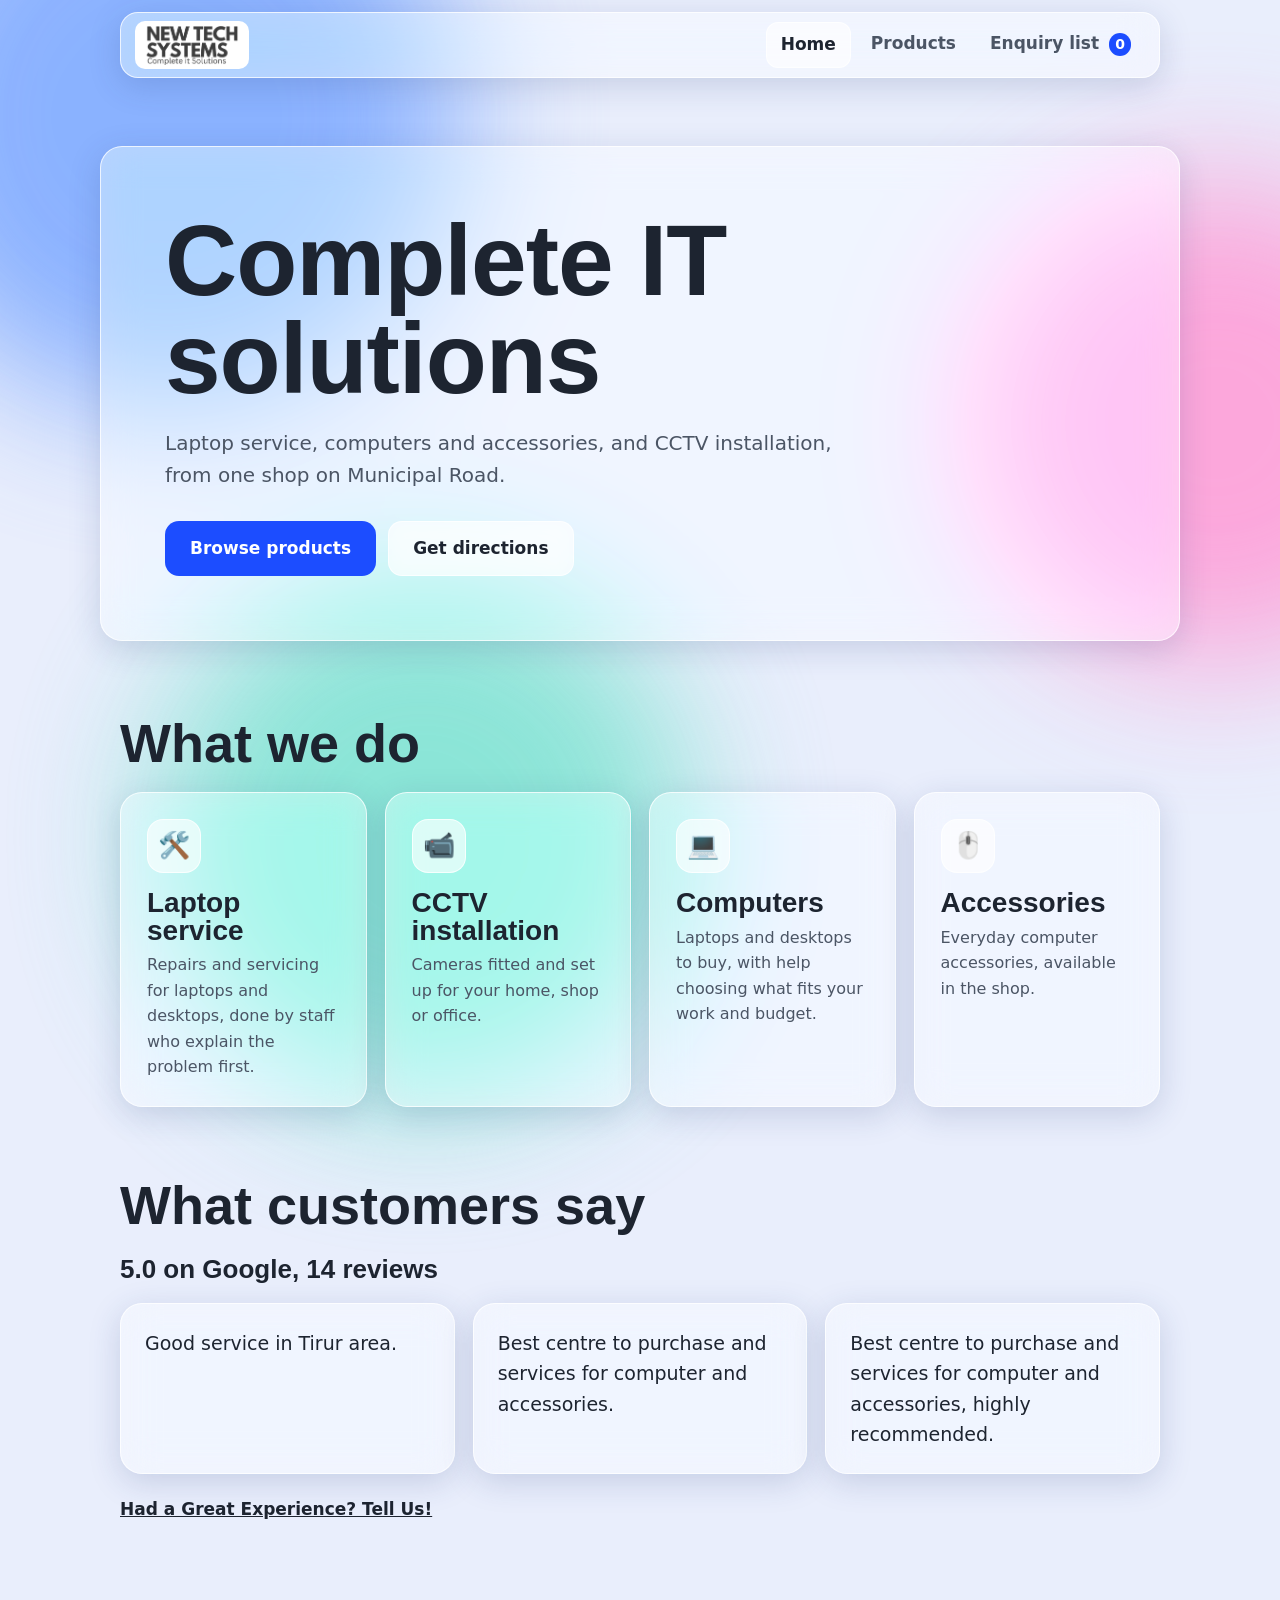
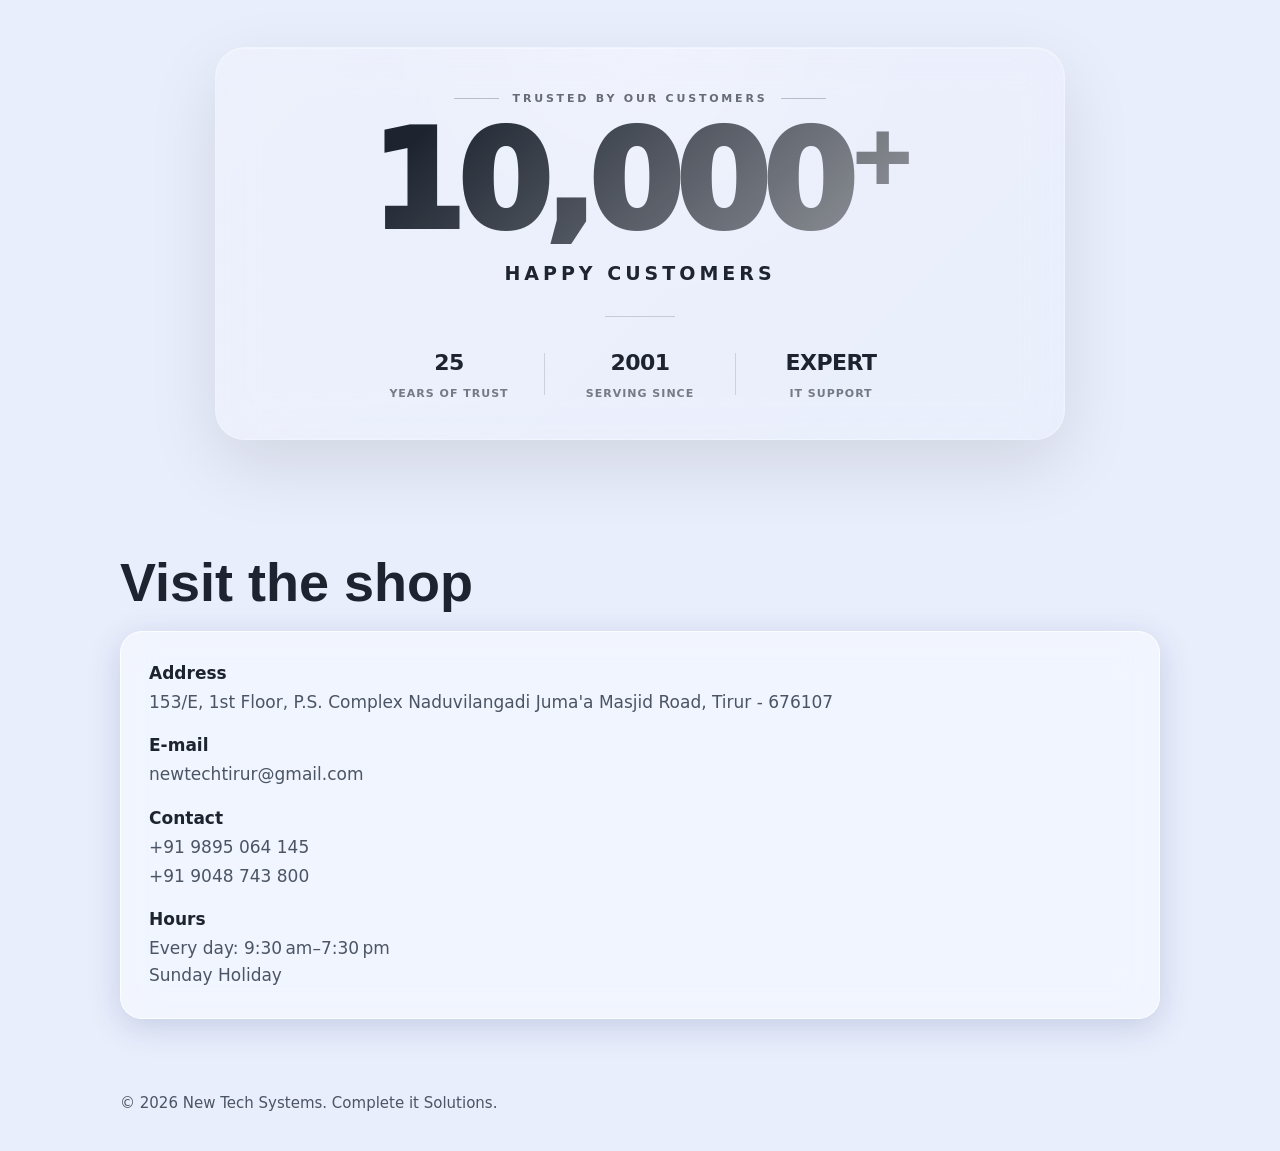
==== commit cf5af289: "Update index.html" ====
--- a/index.html
+++ b/index.html
@@ -2,7 +2,7 @@
 <html lang="en"><head><meta charset="utf-8">
 <meta name="viewport" content="width=device-width, initial-scale=1, viewport-fit=cover">
 <title>NewTech</title>
-<link rel="icon" type="image/png" href="images/WEBSITE FAVICON.png">
+<link rel="icon" type="image/png" href="images/Add a heading.png">
 <meta name="description" content="Laptops, CCTV cameras, printers, accessories and computer service in Tirur, Kerala.">
 <link rel="stylesheet" href="style.css">
 </head><body>
@@ -43,7 +43,7 @@
     </div>
 
     <div class="customer-count">
-      1000<span>+</span>
+      10,000<span>+</span>
     </div>
 
     <div class="customer-label">
